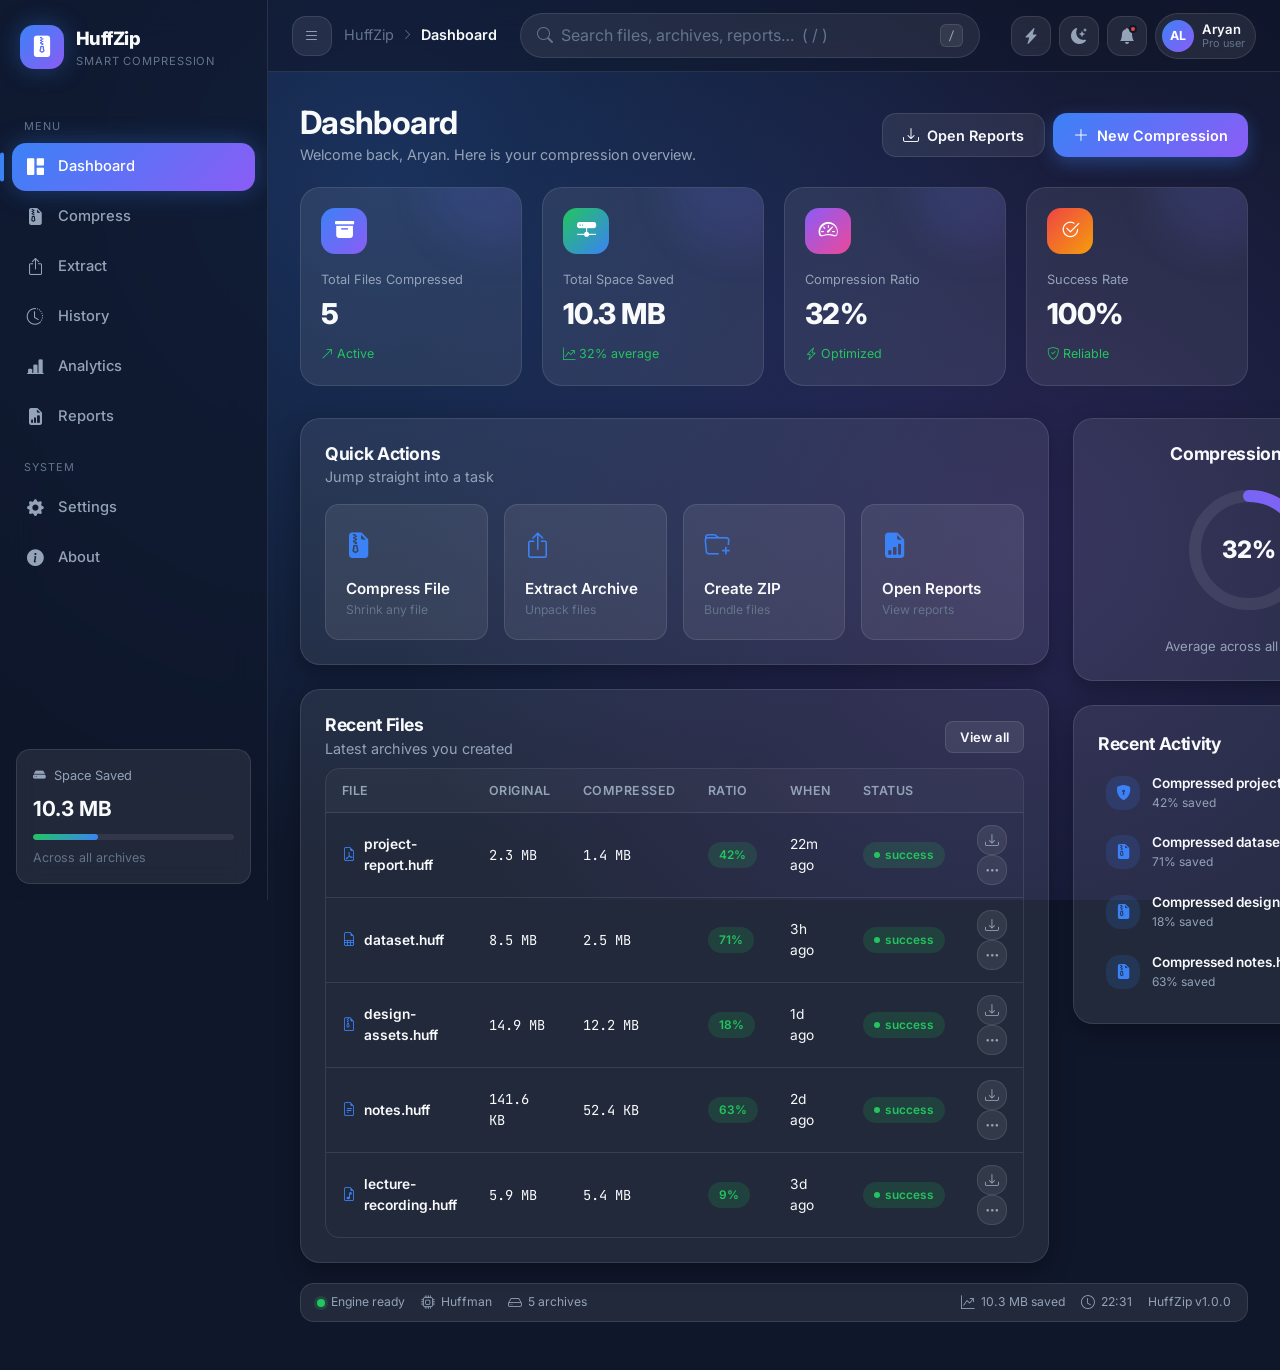
==== index.html @ 3a0da92d "Integration fixes" ====
<!DOCTYPE html>
<html lang="en">
<head>
  <meta charset="UTF-8" />
  <meta name="viewport" content="width=device-width, initial-scale=1.0" />
  <title>HuffZip — Smart File Compression Utility</title>
  <link rel="canonical" href="./frontend/index.html" />
  <meta http-equiv="refresh" content="0; url=./frontend/index.html" />
  <script>window.location.replace('./frontend/index.html');</script>
</head>
<body>
  <p>Redirecting to <a href="./frontend/index.html">HuffZip</a>…</p>
</body>
</html>
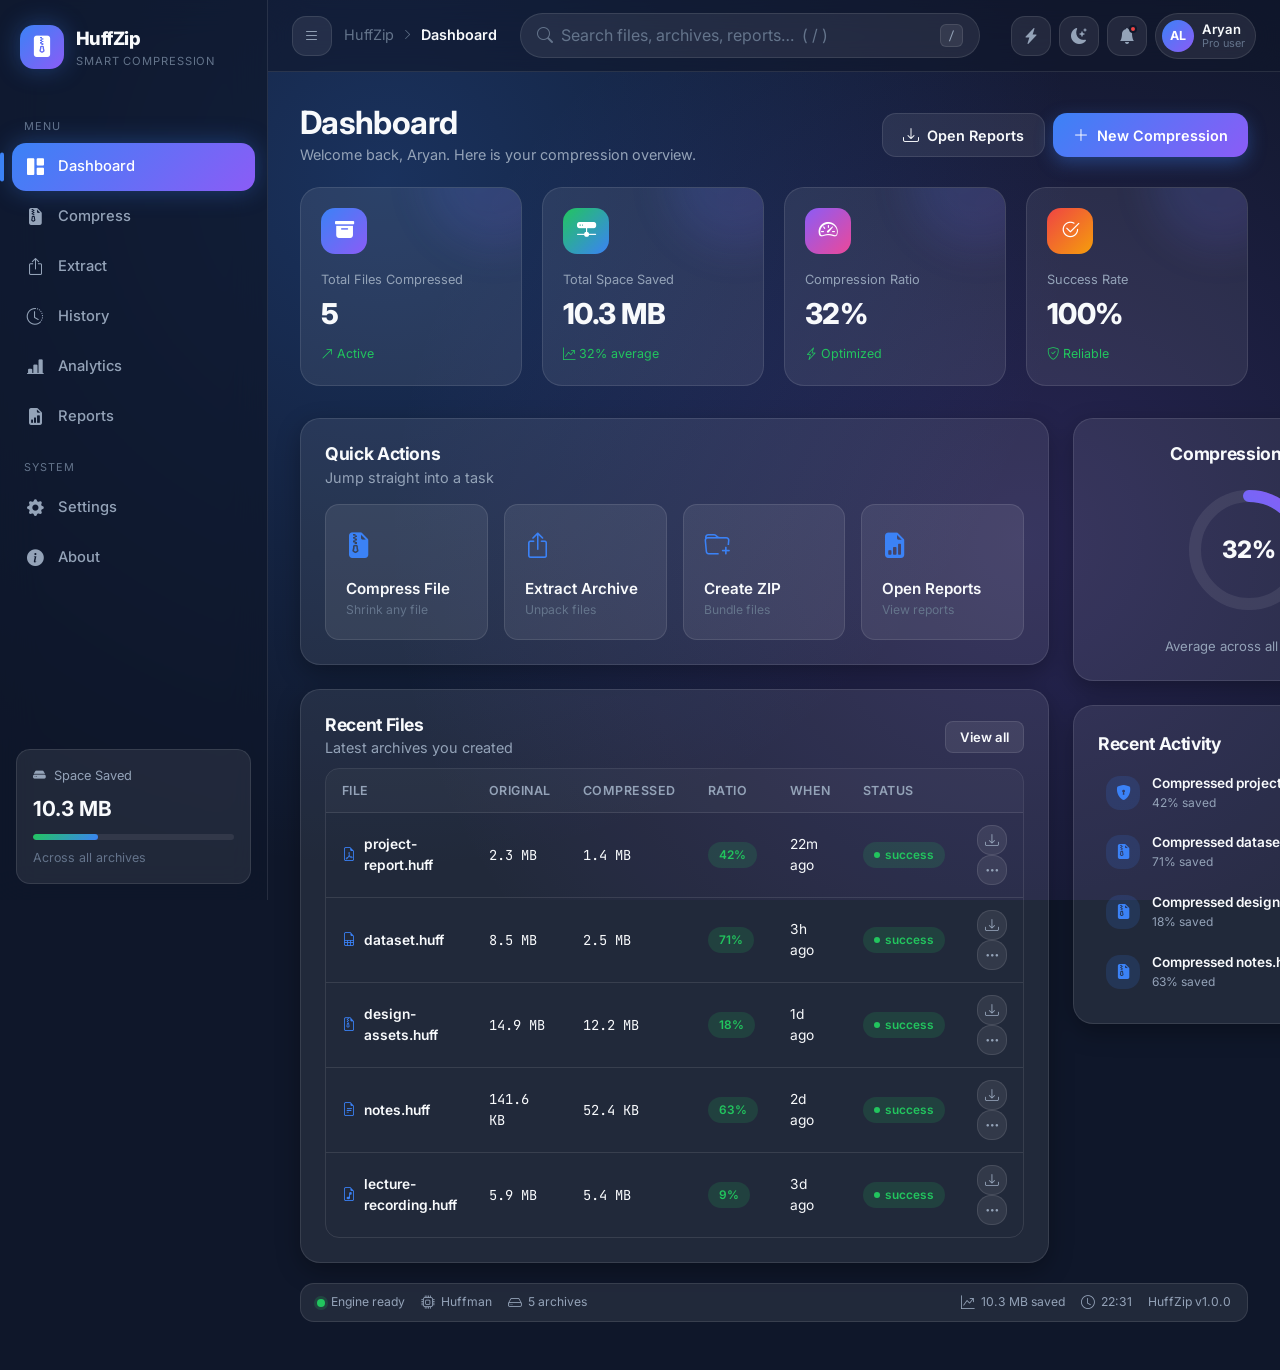
==== commit baf9009a: "Directoried changes for Github Page" ====
--- a/index.html
+++ b/index.html
@@ -1,14 +1,158 @@
 <!DOCTYPE html>
-<html lang="en">
+<html lang="en" data-theme="dark">
 <head>
   <meta charset="UTF-8" />
   <meta name="viewport" content="width=device-width, initial-scale=1.0" />
-  <title>HuffZip — Smart File Compression Utility</title>
-  <link rel="canonical" href="./frontend/index.html" />
-  <meta http-equiv="refresh" content="0; url=./frontend/index.html" />
-  <script>window.location.replace('./frontend/index.html');</script>
+  <meta name="description" content="HuffZip - A premium smart file compression utility powered by Huffman coding." />
+  <title>HuffZip — Smart File Compression</title>
+
+  <!-- Fonts -->
+  <link rel="preconnect" href="https://fonts.googleapis.com" />
+  <link rel="preconnect" href="https://fonts.gstatic.com" crossorigin />
+  <link href="https://fonts.googleapis.com/css2?family=Inter:wght@400;500;600;700;800&family=JetBrains+Mono:wght@400;500&display=swap" rel="stylesheet" />
+
+  <!-- Bootstrap Icons -->
+  <link rel="stylesheet" href="https://cdn.jsdelivr.net/npm/bootstrap-icons@1.11.3/font/bootstrap-icons.min.css" />
+
+  <!-- Styles -->
+  <link rel="stylesheet" href="css/variables.css" />
+  <link rel="stylesheet" href="css/base.css" />
+  <link rel="stylesheet" href="css/layout.css" />
+  <link rel="stylesheet" href="css/components.css" />
+  <link rel="stylesheet" href="css/buttons.css" />
+  <link rel="stylesheet" href="css/cards.css" />
+  <link rel="stylesheet" href="css/animations.css" />
+  <link rel="stylesheet" href="css/utilities.css" />
+  <link rel="stylesheet" href="css/compression.css" />
+  <link rel="stylesheet" href="css/extraction.css" />
+  <link rel="stylesheet" href="css/analytics.css" />
+  <link rel="stylesheet" href="css/responsive.css" />
+  <link rel="stylesheet" href="css/themes.css" />
 </head>
 <body>
-  <p>Redirecting to <a href="./frontend/index.html">HuffZip</a>…</p>
+  <!-- Global drop overlay -->
+  <div class="global-drop-overlay" id="globalDropOverlay">
+    <div class="global-drop-inner">
+      <i class="bi bi-cloud-arrow-down-fill"></i>
+      <h2>Drop files anywhere</h2>
+      <p>Release to add them to HuffZip</p>
+    </div>
+  </div>
+
+  <!-- Toast container -->
+  <div class="toast-container" id="toastContainer"></div>
+
+  <!-- App shell -->
+  <div class="app-shell">
+    <!-- ============ SIDEBAR ============ -->
+    <aside class="sidebar" id="sidebar">
+      <div class="sidebar-brand">
+        <div class="brand-logo">
+          <i class="bi bi-file-zip-fill"></i>
+        </div>
+        <div class="brand-text">
+          <span class="brand-name">HuffZip</span>
+          <span class="brand-tag">Smart Compression</span>
+        </div>
+        <button class="sidebar-close" id="sidebarClose" aria-label="Close menu">
+          <i class="bi bi-x-lg"></i>
+        </button>
+      </div>
+
+      <nav class="sidebar-nav">
+        <span class="nav-label">Menu</span>
+        <a class="nav-item active" data-view="dashboard"><i class="bi bi-grid-1x2-fill"></i><span>Dashboard</span></a>
+        <a class="nav-item" data-view="compress"><i class="bi bi-file-earmark-zip-fill"></i><span>Compress</span></a>
+        <a class="nav-item" data-view="extract"><i class="bi bi-box-arrow-up"></i><span>Extract</span></a>
+        <a class="nav-item" data-view="history"><i class="bi bi-clock-history"></i><span>History</span></a>
+        <a class="nav-item" data-view="analytics"><i class="bi bi-bar-chart-line-fill"></i><span>Analytics</span></a>
+        <a class="nav-item" data-view="reports"><i class="bi bi-file-earmark-bar-graph-fill"></i><span>Reports</span></a>
+
+        <span class="nav-label">System</span>
+        <a class="nav-item" data-view="settings"><i class="bi bi-gear-fill"></i><span>Settings</span></a>
+        <a class="nav-item" data-view="about"><i class="bi bi-info-circle-fill"></i><span>About</span></a>
+      </nav>
+
+      <div class="sidebar-footer">
+        <div class="storage-card">
+          <div class="storage-head">
+            <i class="bi bi-hdd-fill"></i>
+            <span>Space Saved</span>
+          </div>
+          <div class="storage-value" id="sidebarSpaceSaved">0 MB</div>
+          <div class="storage-bar"><span id="sidebarStorageBar" style="width:0%"></span></div>
+          <small>Across all archives</small>
+        </div>
+      </div>
+    </aside>
+
+    <div class="sidebar-backdrop" id="sidebarBackdrop"></div>
+
+    <!-- ============ MAIN ============ -->
+    <div class="main-wrap">
+      <!-- Top navigation -->
+      <header class="topbar">
+        <div class="topbar-left">
+          <button class="icon-btn hamburger" id="hamburger" aria-label="Open menu">
+            <i class="bi bi-list"></i>
+          </button>
+          <nav class="breadcrumb" id="breadcrumb">
+            <span>HuffZip</span>
+            <i class="bi bi-chevron-right"></i>
+            <span class="crumb-current" id="crumbCurrent">Dashboard</span>
+          </nav>
+        </div>
+
+        <div class="topbar-search">
+          <i class="bi bi-search"></i>
+          <input type="text" id="globalSearch" placeholder="Search files, archives, reports…  ( / )" />
+          <kbd>/</kbd>
+        </div>
+
+        <div class="topbar-right">
+          <button class="icon-btn" id="quickCompressBtn" data-tooltip="Quick Compress">
+            <i class="bi bi-lightning-charge-fill"></i>
+          </button>
+          <button class="icon-btn" id="themeToggle" data-tooltip="Toggle theme">
+            <i class="bi bi-moon-stars-fill"></i>
+          </button>
+          <button class="icon-btn has-dot" id="notifBtn" data-tooltip="Notifications">
+            <i class="bi bi-bell-fill"></i>
+            <span class="dot"></span>
+          </button>
+          <button class="user-chip" id="userChip">
+            <span class="avatar">AL</span>
+            <span class="user-meta">
+              <span class="user-name">Aryan</span>
+              <span class="user-role">Pro user</span>
+            </span>
+          </button>
+        </div>
+      </header>
+
+      <!-- Notification panel -->
+      <div class="notif-panel" id="notifPanel">
+        <div class="notif-head"><span>Notifications</span><button id="clearNotifs">Clear all</button></div>
+        <div class="notif-list" id="notifList"></div>
+      </div>
+
+      <!-- Content -->
+      <main class="content" id="content">
+        <!-- Views are injected here by JS -->
+      </main>
+    </div>
+  </div>
+
+  <!-- Modal root -->
+  <div class="modal-root" id="modalRoot"></div>
+
+  <!-- Scripts -->
+  <script src="js/utils.js"></script>
+  <script src="js/store.js"></script>
+  <script src="js/huffman.js"></script>
+  <script src="js/api.js"></script>
+  <script src="js/components.js"></script>
+  <script src="js/views.js"></script>
+  <script src="js/app.js"></script>
 </body>
 </html>
--- a/css/variables.css
+++ b/css/variables.css
@@ -0,0 +1,61 @@
+:root {
+
+  --bg:            #0F172A;
+  --bg-2:          #0B1120;
+  --card:          rgba(255, 255, 255, 0.08);
+  --card-solid:    #1E293B;
+  --primary:       #3B82F6;
+  --secondary:     #8B5CF6;
+  --accent:        #22C55E;
+  --danger:        #EF4444;
+  --warning:       #F59E0B;
+
+
+  --text:          #F8FAFC;
+  --text-muted:    #94A3B8;
+  --text-dim:      #64748B;
+
+
+  --border:        rgba(255, 255, 255, 0.10);
+  --border-strong: rgba(255, 255, 255, 0.18);
+  --glass-blur:    18px;
+
+
+  --grad-primary:  linear-gradient(135deg, #3B82F6 0%, #8B5CF6 100%);
+  --grad-accent:   linear-gradient(135deg, #22C55E 0%, #3B82F6 100%);
+  --grad-danger:   linear-gradient(135deg, #EF4444 0%, #F59E0B 100%);
+  --grad-glow:     radial-gradient(circle at 30% 20%, rgba(59,130,246,0.25), transparent 60%),
+                   radial-gradient(circle at 80% 60%, rgba(139,92,246,0.20), transparent 55%);
+
+
+  --shadow-sm:     0 2px 8px rgba(0, 0, 0, 0.25);
+  --shadow-md:     0 8px 24px rgba(0, 0, 0, 0.30);
+  --shadow-lg:     0 20px 50px rgba(0, 0, 0, 0.45);
+  --shadow-glow:   0 0 24px rgba(59, 130, 246, 0.35);
+
+
+  --r-sm: 8px;
+  --r-md: 14px;
+  --r-lg: 20px;
+  --r-xl: 28px;
+  --r-pill: 999px;
+
+
+  --s-1: 4px;  --s-2: 8px;  --s-3: 12px; --s-4: 16px;
+  --s-5: 20px; --s-6: 24px; --s-8: 32px; --s-10: 40px; --s-12: 48px;
+
+
+  --sidebar-w: 268px;
+  --topbar-h: 72px;
+
+
+  --ease: cubic-bezier(0.4, 0, 0.2, 1);
+  --ease-out: cubic-bezier(0.16, 1, 0.3, 1);
+  --dur-fast: 0.15s;
+  --dur: 0.28s;
+  --dur-slow: 0.5s;
+
+
+  --font: 'Inter', system-ui, -apple-system, 'Segoe UI', sans-serif;
+  --font-mono: 'JetBrains Mono', 'Consolas', monospace;
+}
--- a/css/base.css
+++ b/css/base.css
@@ -0,0 +1,45 @@
+*, *::before, *::after { box-sizing: border-box; margin: 0; padding: 0; }
+
+html { scroll-behavior: smooth; }
+
+body {
+  font-family: var(--font);
+  background: var(--bg);
+  color: var(--text);
+  min-height: 100vh;
+  overflow-x: hidden;
+  line-height: 1.55;
+  -webkit-font-smoothing: antialiased;
+  background-image: var(--grad-glow);
+  background-attachment: fixed;
+}
+
+h1, h2, h3, h4 { font-weight: 700; letter-spacing: -0.02em; line-height: 1.2; }
+h1 { font-size: clamp(1.5rem, 3vw, 2rem); }
+h2 { font-size: clamp(1.2rem, 2.4vw, 1.5rem); }
+h3 { font-size: 1.1rem; }
+p  { color: var(--text-muted); }
+a  { color: inherit; text-decoration: none; cursor: pointer; }
+small { font-size: 0.78rem; color: var(--text-dim); }
+kbd {
+  font-family: var(--font-mono); font-size: 0.72rem;
+  background: var(--card); border: 1px solid var(--border);
+  border-radius: 6px; padding: 2px 7px; color: var(--text-muted);
+}
+input, button, select, textarea { font-family: inherit; font-size: inherit; color: inherit; }
+button { cursor: pointer; border: none; background: none; }
+ul { list-style: none; }
+img { max-width: 100%; display: block; }
+
+
+::-webkit-scrollbar { width: 10px; height: 10px; }
+::-webkit-scrollbar-track { background: transparent; }
+::-webkit-scrollbar-thumb {
+  background: rgba(255,255,255,0.12);
+  border-radius: 10px; border: 2px solid transparent; background-clip: padding-box;
+}
+::-webkit-scrollbar-thumb:hover { background: rgba(255,255,255,0.22); background-clip: padding-box; }
+
+::selection { background: rgba(59,130,246,0.35); color: #fff; }
+
+:focus-visible { outline: 2px solid var(--primary); outline-offset: 2px; border-radius: 6px; }
--- a/css/layout.css
+++ b/css/layout.css
@@ -0,0 +1,141 @@
+.app-shell { display: flex; min-height: 100vh; }
+
+
+.sidebar {
+  width: var(--sidebar-w);
+  flex-shrink: 0;
+  background: rgba(15, 23, 42, 0.72);
+  backdrop-filter: blur(var(--glass-blur));
+  -webkit-backdrop-filter: blur(var(--glass-blur));
+  border-right: 1px solid var(--border);
+  display: flex; flex-direction: column;
+  position: sticky; top: 0; height: 100vh;
+  z-index: 40;
+  transition: transform var(--dur) var(--ease);
+}
+
+.sidebar-brand {
+  display: flex; align-items: center; gap: var(--s-3);
+  padding: var(--s-6) var(--s-5);
+}
+.brand-logo {
+  width: 44px; height: 44px; flex-shrink: 0;
+  display: grid; place-items: center;
+  border-radius: var(--r-md);
+  background: var(--grad-primary);
+  box-shadow: var(--shadow-glow);
+  font-size: 1.35rem; color: #fff;
+}
+.brand-text { display: flex; flex-direction: column; }
+.brand-name { font-weight: 800; font-size: 1.15rem; letter-spacing: -0.03em; }
+.brand-tag { font-size: 0.7rem; color: var(--text-dim); text-transform: uppercase; letter-spacing: 0.08em; }
+.sidebar-close { display: none; margin-left: auto; color: var(--text-muted); font-size: 1.1rem; }
+
+.sidebar-nav { flex: 1; padding: var(--s-2) var(--s-3); overflow-y: auto; }
+.nav-label {
+  display: block; font-size: 0.68rem; text-transform: uppercase; letter-spacing: 0.1em;
+  color: var(--text-dim); padding: var(--s-4) var(--s-3) var(--s-2);
+}
+.nav-item {
+  display: flex; align-items: center; gap: var(--s-3);
+  padding: 11px var(--s-3); border-radius: var(--r-md);
+  color: var(--text-muted); font-weight: 500; font-size: 0.92rem;
+  margin-bottom: 2px; position: relative;
+  transition: background var(--dur-fast) var(--ease), color var(--dur-fast) var(--ease), transform var(--dur-fast) var(--ease);
+}
+.nav-item i { font-size: 1.05rem; width: 22px; text-align: center; }
+.nav-item:hover { background: var(--card); color: var(--text); transform: translateX(3px); }
+.nav-item.active { color: #fff; background: var(--grad-primary); box-shadow: var(--shadow-glow); }
+.nav-item.active::before {
+  content: ''; position: absolute; left: -12px; top: 50%; transform: translateY(-50%);
+  width: 4px; height: 60%; border-radius: 4px; background: var(--primary);
+}
+
+.sidebar-footer { padding: var(--s-4); }
+.storage-card {
+  background: var(--card); border: 1px solid var(--border);
+  border-radius: var(--r-md); padding: var(--s-4);
+}
+.storage-head { display: flex; align-items: center; gap: var(--s-2); font-size: 0.8rem; color: var(--text-muted); }
+.storage-value { font-size: 1.3rem; font-weight: 700; margin: var(--s-2) 0; }
+.storage-bar { height: 6px; border-radius: 6px; background: rgba(255,255,255,0.08); overflow: hidden; }
+.storage-bar span { display: block; height: 100%; background: var(--grad-accent); border-radius: 6px; transition: width var(--dur-slow) var(--ease); }
+.storage-card small { display: block; margin-top: var(--s-2); }
+
+.sidebar-backdrop {
+  display: none; position: fixed; inset: 0; z-index: 39;
+  background: rgba(0,0,0,0.55); backdrop-filter: blur(2px);
+}
+.sidebar-backdrop.show { display: block; animation: fadeIn var(--dur) var(--ease); }
+
+
+.main-wrap { flex: 1; display: flex; flex-direction: column; min-width: 0; }
+
+.topbar {
+  height: var(--topbar-h);
+  display: flex; align-items: center; gap: var(--s-4);
+  padding: 0 var(--s-6);
+  border-bottom: 1px solid var(--border);
+  background: rgba(15, 23, 42, 0.6);
+  backdrop-filter: blur(var(--glass-blur));
+  -webkit-backdrop-filter: blur(var(--glass-blur));
+  position: sticky; top: 0; z-index: 30;
+}
+.topbar-left { display: flex; align-items: center; gap: var(--s-3); }
+.hamburger { display: none; }
+
+.breadcrumb { display: flex; align-items: center; gap: var(--s-2); color: var(--text-dim); font-size: 0.9rem; }
+.breadcrumb i { font-size: 0.7rem; }
+.crumb-current { color: var(--text); font-weight: 600; }
+
+.topbar-search {
+  flex: 1; max-width: 460px; margin: 0 auto;
+  display: flex; align-items: center; gap: var(--s-2);
+  background: var(--card); border: 1px solid var(--border);
+  border-radius: var(--r-pill); padding: 9px var(--s-4);
+  transition: border var(--dur-fast) var(--ease), box-shadow var(--dur-fast) var(--ease);
+}
+.topbar-search:focus-within { border-color: var(--primary); box-shadow: 0 0 0 3px rgba(59,130,246,0.2); }
+.topbar-search i { color: var(--text-dim); }
+.topbar-search input { flex: 1; background: none; border: none; outline: none; color: var(--text); }
+.topbar-search input::placeholder { color: var(--text-dim); }
+
+.topbar-right { display: flex; align-items: center; gap: var(--s-2); margin-left: auto; }
+
+.user-chip {
+  display: flex; align-items: center; gap: var(--s-2);
+  padding: 6px 10px 6px 6px; border-radius: var(--r-pill);
+  background: var(--card); border: 1px solid var(--border);
+  transition: background var(--dur-fast) var(--ease), transform var(--dur-fast) var(--ease);
+}
+.user-chip:hover { background: var(--card-solid); transform: translateY(-1px); }
+.avatar {
+  width: 32px; height: 32px; border-radius: 50%; flex-shrink: 0;
+  display: grid; place-items: center; font-weight: 700; font-size: 0.78rem;
+  background: var(--grad-primary); color: #fff;
+}
+.user-meta { display: flex; flex-direction: column; line-height: 1.15; text-align: left; }
+.user-name { font-size: 0.82rem; font-weight: 600; }
+.user-role { font-size: 0.68rem; color: var(--text-dim); }
+
+.content { flex: 1; padding: var(--s-8) var(--s-8) var(--s-12); overflow-x: hidden; }
+
+
+.notif-panel {
+  position: fixed; top: calc(var(--topbar-h) + 6px); right: var(--s-6);
+  width: 340px; max-width: calc(100vw - 32px);
+  background: var(--card-solid); border: 1px solid var(--border);
+  border-radius: var(--r-lg); box-shadow: var(--shadow-lg);
+  z-index: 50; overflow: hidden;
+  opacity: 0; transform: translateY(-10px) scale(0.98); pointer-events: none;
+  transition: opacity var(--dur) var(--ease), transform var(--dur) var(--ease-out);
+}
+.notif-panel.show { opacity: 1; transform: translateY(0) scale(1); pointer-events: auto; }
+.notif-head { display: flex; justify-content: space-between; align-items: center; padding: var(--s-4); border-bottom: 1px solid var(--border); font-weight: 600; }
+.notif-head button { color: var(--primary); font-size: 0.82rem; }
+.notif-list { max-height: 360px; overflow-y: auto; }
+.notif-row { display: flex; gap: var(--s-3); padding: var(--s-3) var(--s-4); border-bottom: 1px solid var(--border); }
+.notif-row i { color: var(--primary); font-size: 1rem; margin-top: 2px; }
+.notif-row .n-body { flex: 1; }
+.notif-row .n-body strong { font-size: 0.85rem; font-weight: 600; display: block; }
+.notif-row .n-body span { font-size: 0.76rem; color: var(--text-dim); }
--- a/css/components.css
+++ b/css/components.css
@@ -0,0 +1,175 @@
+.dropzone {
+  position: relative; border: 2px dashed var(--border-strong); border-radius: var(--r-lg);
+  padding: var(--s-12) var(--s-6); text-align: center;
+  background: var(--card); transition: border-color var(--dur) var(--ease), background var(--dur) var(--ease), transform var(--dur) var(--ease);
+  cursor: pointer;
+}
+.dropzone:hover { border-color: var(--primary); background: rgba(59,130,246,0.06); }
+.dropzone.dragover { border-color: var(--accent); background: rgba(34,197,94,0.08); transform: scale(1.01); box-shadow: var(--shadow-glow); }
+.dropzone .dz-icon {
+  width: 74px; height: 74px; margin: 0 auto var(--s-4); border-radius: 50%;
+  display: grid; place-items: center; font-size: 2rem; color: #fff;
+  background: var(--grad-primary); animation: float 3.4s var(--ease) infinite;
+}
+.dropzone h3 { margin-bottom: 6px; }
+.dropzone p { max-width: 380px; margin: 0 auto var(--s-4); }
+.dz-formats { display: flex; gap: 6px; justify-content: center; flex-wrap: wrap; margin-top: var(--s-4); }
+
+.file-input { display: none; }
+
+.selected-list { margin-top: var(--s-5); display: flex; flex-direction: column; gap: var(--s-2); }
+.selected-item {
+  display: flex; align-items: center; gap: var(--s-3);
+  background: var(--card); border: 1px solid var(--border);
+  border-radius: var(--r-md); padding: var(--s-3) var(--s-4);
+  animation: scaleUp var(--dur) var(--ease-out) both;
+}
+.selected-item .si-ico { width: 38px; height: 38px; border-radius: var(--r-sm); display: grid; place-items: center; background: rgba(59,130,246,0.16); color: var(--primary); flex-shrink: 0; }
+.selected-item .si-info { flex: 1; min-width: 0; }
+.selected-item .si-name { font-weight: 600; font-size: 0.88rem; white-space: nowrap; overflow: hidden; text-overflow: ellipsis; }
+.selected-item .si-size { font-size: 0.74rem; color: var(--text-dim); }
+.selected-item .si-remove { color: var(--text-dim); width: 30px; height: 30px; border-radius: 8px; display: grid; place-items: center; transition: color var(--dur-fast), background var(--dur-fast); }
+.selected-item .si-remove:hover { color: var(--danger); background: rgba(239,68,68,0.12); }
+
+.progress {
+  height: 10px; border-radius: var(--r-pill); background: rgba(255,255,255,0.08); overflow: hidden; position: relative;
+}
+.progress .bar {
+  height: 100%; border-radius: var(--r-pill); background: var(--grad-primary);
+  width: 0%; transition: width 0.3s var(--ease); position: relative; overflow: hidden;
+}
+.progress .bar::after {
+  content: ''; position: absolute; inset: 0;
+  background: linear-gradient(90deg, transparent, rgba(255,255,255,0.35), transparent);
+  animation: shimmer 1.4s infinite;
+}
+.progress.accent .bar { background: var(--grad-accent); }
+
+.field { margin-bottom: var(--s-4); }
+.field label { display: block; font-size: 0.82rem; font-weight: 600; color: var(--text-muted); margin-bottom: 7px; }
+.input, .select {
+  width: 100%; padding: 11px var(--s-4); border-radius: var(--r-md);
+  background: var(--card); border: 1px solid var(--border); color: var(--text);
+  outline: none; transition: border var(--dur-fast) var(--ease), box-shadow var(--dur-fast) var(--ease);
+}
+.input::placeholder { color: var(--text-dim); }
+.input:focus, .select:focus { border-color: var(--primary); box-shadow: 0 0 0 3px rgba(59,130,246,0.18); }
+.input-group { position: relative; }
+.input-group .toggle-eye { position: absolute; right: 12px; top: 50%; transform: translateY(-50%); color: var(--text-dim); }
+
+.table-wrap { overflow-x: auto; border-radius: var(--r-md); border: 1px solid var(--border); }
+table.data { width: 100%; border-collapse: collapse; min-width: 560px; }
+table.data th, table.data td { padding: var(--s-3) var(--s-4); text-align: left; font-size: 0.86rem; }
+table.data thead th { background: rgba(255,255,255,0.03); color: var(--text-muted); font-weight: 600; font-size: 0.78rem; text-transform: uppercase; letter-spacing: 0.04em; }
+table.data tbody tr { border-top: 1px solid var(--border); transition: background var(--dur-fast) var(--ease); }
+table.data tbody tr:hover { background: var(--card); }
+table.data td .t-file { display: flex; align-items: center; gap: var(--s-2); font-weight: 600; }
+table.data td .t-file i { color: var(--primary); }
+
+.empty-state { text-align: center; padding: var(--s-12) var(--s-6); }
+.empty-state .es-illus {
+  width: 110px; height: 110px; margin: 0 auto var(--s-5); border-radius: 50%;
+  display: grid; place-items: center; font-size: 3rem; color: var(--text-dim);
+  background: var(--card); border: 1px solid var(--border); animation: float 4s var(--ease) infinite;
+}
+.empty-state h3 { margin-bottom: 6px; }
+.empty-state p { max-width: 340px; margin: 0 auto var(--s-5); }
+
+.modal-root { position: fixed; inset: 0; z-index: 80; display: none; }
+.modal-root.show { display: grid; place-items: center; }
+.modal-overlay { position: absolute; inset: 0; background: rgba(0,0,0,0.6); backdrop-filter: blur(6px); animation: fadeIn var(--dur) var(--ease); }
+.modal {
+  position: relative; width: 460px; max-width: calc(100vw - 32px); max-height: calc(100vh - 60px); overflow-y: auto;
+  background: var(--card-solid); border: 1px solid var(--border-strong);
+  border-radius: var(--r-lg); box-shadow: var(--shadow-lg); padding: var(--s-6);
+  animation: modalIn var(--dur) var(--ease-out) both;
+}
+.modal-head { display: flex; align-items: flex-start; gap: var(--s-3); margin-bottom: var(--s-4); }
+.modal-head .m-ico { width: 46px; height: 46px; border-radius: var(--r-md); display: grid; place-items: center; font-size: 1.3rem; flex-shrink: 0; }
+.modal-head .m-ico.info { background: rgba(59,130,246,0.16); color: var(--primary); }
+.modal-head .m-ico.success { background: rgba(34,197,94,0.16); color: var(--accent); }
+.modal-head .m-ico.danger { background: rgba(239,68,68,0.16); color: var(--danger); }
+.modal-head .m-title { font-size: 1.15rem; font-weight: 700; }
+.modal-head .m-sub { font-size: 0.84rem; color: var(--text-muted); margin-top: 2px; }
+.modal-head .m-close { margin-left: auto; color: var(--text-dim); font-size: 1.1rem; width: 32px; height: 32px; border-radius: 8px; display: grid; place-items: center; transition: background var(--dur-fast); }
+.modal-head .m-close:hover { background: var(--card); color: var(--text); }
+.modal-body { margin-bottom: var(--s-5); }
+.modal-actions { display: flex; gap: var(--s-3); justify-content: flex-end; }
+
+.toast-container { position: fixed; top: var(--s-5); right: var(--s-5); z-index: 100; display: flex; flex-direction: column; gap: var(--s-3); max-width: 360px; }
+.toast {
+  display: flex; align-items: center; gap: var(--s-3);
+  background: var(--card-solid); border: 1px solid var(--border);
+  border-left: 4px solid var(--primary); border-radius: var(--r-md);
+  padding: var(--s-3) var(--s-4); box-shadow: var(--shadow-lg);
+  animation: toastIn 0.4s var(--ease-out) both; min-width: 260px;
+}
+.toast.success { border-left-color: var(--accent); }
+.toast.error { border-left-color: var(--danger); }
+.toast.warn { border-left-color: var(--warning); }
+.toast .t-ico { font-size: 1.2rem; }
+.toast.success .t-ico { color: var(--accent); }
+.toast.error .t-ico { color: var(--danger); }
+.toast.info .t-ico { color: var(--primary); }
+.toast.warn .t-ico { color: var(--warning); }
+.toast .t-text strong { display: block; font-size: 0.88rem; }
+.toast .t-text span { font-size: 0.78rem; color: var(--text-muted); }
+.toast.leaving { animation: toastOut 0.3s var(--ease) forwards; }
+
+.global-drop-overlay { position: fixed; inset: 0; z-index: 90; display: none; place-items: center; background: rgba(15,23,42,0.85); backdrop-filter: blur(8px); }
+.global-drop-overlay.show { display: grid; animation: fadeIn var(--dur) var(--ease); }
+.global-drop-inner { text-align: center; border: 3px dashed var(--primary); border-radius: var(--r-xl); padding: var(--s-12) var(--s-10); }
+.global-drop-inner i { font-size: 4rem; color: var(--primary); animation: float 2.6s var(--ease) infinite; }
+.global-drop-inner h2 { margin: var(--s-4) 0 6px; }
+
+.skeleton { background: linear-gradient(90deg, rgba(255,255,255,0.05) 25%, rgba(255,255,255,0.12) 50%, rgba(255,255,255,0.05) 75%); background-size: 200% 100%; animation: skeleton 1.4s infinite; border-radius: var(--r-sm); }
+
+.spinner { width: 38px; height: 38px; border-radius: 50%; border: 3px solid rgba(255,255,255,0.15); border-top-color: var(--primary); animation: spin 0.8s linear infinite; }
+.spinner.sm { width: 20px; height: 20px; border-width: 2px; }
+
+.context-menu {
+  position: fixed; z-index: 95; min-width: 180px;
+  background: var(--card-solid); border: 1px solid var(--border-strong);
+  border-radius: var(--r-md); box-shadow: var(--shadow-lg); padding: 6px;
+  animation: scaleUp 0.16s var(--ease-out) both;
+}
+.context-menu button { display: flex; align-items: center; gap: var(--s-3); width: 100%; padding: 9px 12px; border-radius: var(--r-sm); color: var(--text); font-size: 0.86rem; text-align: left; transition: background var(--dur-fast); }
+.context-menu button:hover { background: var(--card); }
+.context-menu button.danger { color: var(--danger); }
+.context-menu .sep { height: 1px; background: var(--border); margin: 4px 0; }
+
+.log-console {
+  background: #0a0f1e; border: 1px solid var(--border); border-radius: var(--r-md);
+  padding: var(--s-4); font-family: var(--font-mono); font-size: 0.8rem;
+  max-height: 220px; overflow-y: auto; line-height: 1.7;
+}
+.log-console .log-line { display: flex; gap: var(--s-2); animation: fadeInUp 0.3s var(--ease-out) both; }
+.log-console .log-time { color: var(--text-dim); flex-shrink: 0; }
+.log-console .log-line.ok .log-msg { color: var(--accent); }
+.log-console .log-line.info .log-msg { color: var(--primary); }
+.log-console .log-line.warn .log-msg { color: var(--warning); }
+.log-console .log-line.err .log-msg { color: var(--danger); }
+
+.success-check { width: 84px; height: 84px; margin: 0 auto; }
+.success-check circle { stroke: var(--accent); stroke-width: 3; fill: none; stroke-dasharray: 260; stroke-dashoffset: 260; animation: drawCircle 0.6s var(--ease-out) forwards; }
+.success-check path { stroke: var(--accent); stroke-width: 4; fill: none; stroke-linecap: round; stroke-linejoin: round; stroke-dasharray: 60; stroke-dashoffset: 60; animation: drawCheck 0.4s 0.5s var(--ease-out) forwards; }
+
+.activity-feed { display: flex; flex-direction: column; gap: 4px; }
+.activity-item { display: flex; align-items: center; gap: var(--s-3); padding: var(--s-2) var(--s-2); border-radius: var(--r-md); transition: background var(--dur-fast) var(--ease); }
+.activity-item:hover { background: var(--card); }
+.ai-ico { flex-shrink: 0; width: 34px; height: 34px; border-radius: var(--r-md); display: grid; place-items: center; font-size: 0.95rem; }
+.ai-ico.info { background: rgba(59,130,246,0.15); color: var(--primary); }
+.ai-ico.green { background: rgba(34,197,94,0.15); color: var(--accent); }
+.ai-ico.purple { background: rgba(139,92,246,0.15); color: var(--secondary); }
+.ai-ico.orange { background: rgba(245,158,11,0.15); color: var(--warning); }
+.ai-body { flex: 1; min-width: 0; }
+.ai-title { font-size: 0.85rem; font-weight: 600; white-space: nowrap; overflow: hidden; text-overflow: ellipsis; }
+.ai-sub { font-size: 0.75rem; color: var(--text-muted); }
+.ai-time { flex-shrink: 0; font-size: 0.72rem; color: var(--text-dim); }
+
+.status-bar { display: flex; align-items: center; justify-content: space-between; gap: var(--s-4); margin-top: var(--s-5); padding: var(--s-2) var(--s-4); border-radius: var(--r-md); background: var(--card); border: 1px solid var(--border); font-size: 0.76rem; color: var(--text-muted); backdrop-filter: blur(10px); flex-wrap: wrap; }
+.status-bar .sb-group { display: flex; align-items: center; gap: var(--s-4); flex-wrap: wrap; }
+.status-bar .sb-item { display: inline-flex; align-items: center; gap: 6px; }
+.status-bar .sb-item i { font-size: 0.85rem; }
+.status-bar .sb-dot { width: 8px; height: 8px; border-radius: 50%; background: var(--text-dim); }
+.status-bar .sb-dot.ok { background: var(--accent); box-shadow: 0 0 0 3px rgba(34,197,94,0.18); }
--- a/css/buttons.css
+++ b/css/buttons.css
@@ -0,0 +1,84 @@
+.btn {
+  display: inline-flex; align-items: center; justify-content: center; gap: var(--s-2);
+  padding: 11px var(--s-5); border-radius: var(--r-md);
+  font-weight: 600; font-size: 0.9rem; position: relative; overflow: hidden;
+  transition: transform var(--dur-fast) var(--ease), box-shadow var(--dur) var(--ease), background var(--dur) var(--ease), border-color var(--dur) var(--ease);
+  white-space: nowrap; user-select: none;
+}
+.btn:active { transform: scale(0.97); }
+.btn i { font-size: 1rem; }
+
+.btn-primary { background: var(--grad-primary); color: #fff; box-shadow: 0 6px 18px rgba(59,130,246,0.35); }
+.btn-primary:hover { box-shadow: 0 8px 26px rgba(59,130,246,0.55); transform: translateY(-2px); }
+
+.btn-accent { background: var(--grad-accent); color: #fff; box-shadow: 0 6px 18px rgba(34,197,94,0.3); }
+.btn-accent:hover { transform: translateY(-2px); box-shadow: 0 8px 26px rgba(34,197,94,0.5); }
+
+.btn-ghost { background: var(--card); border: 1px solid var(--border); color: var(--text); }
+.btn-ghost:hover { background: var(--card-solid); border-color: var(--border-strong); transform: translateY(-2px); }
+
+.btn-danger { background: var(--danger); color: #fff; }
+.btn-danger:hover { background: #dc2626; transform: translateY(-2px); }
+
+.btn-sm { padding: 7px 14px; font-size: 0.82rem; border-radius: var(--r-sm); }
+.btn-block { width: 100%; }
+
+
+.btn-glow::before {
+  content: ''; position: absolute; inset: -2px; border-radius: inherit; z-index: -1;
+  background: var(--grad-primary); filter: blur(14px); opacity: 0; transition: opacity var(--dur) var(--ease);
+}
+.btn-glow:hover::before { opacity: 0.7; }
+
+
+.ripple { position: absolute; border-radius: 50%; transform: scale(0); background: rgba(255,255,255,0.5); animation: ripple 0.6s var(--ease-out); pointer-events: none; }
+
+
+.icon-btn {
+  width: 40px; height: 40px; border-radius: var(--r-md);
+  display: grid; place-items: center; position: relative;
+  background: var(--card); border: 1px solid var(--border); color: var(--text-muted);
+  transition: background var(--dur-fast) var(--ease), color var(--dur-fast) var(--ease), transform var(--dur-fast) var(--ease);
+}
+.icon-btn:hover { background: var(--card-solid); color: var(--text); transform: translateY(-2px); }
+.icon-btn .dot { position: absolute; top: 8px; right: 9px; width: 8px; height: 8px; border-radius: 50%; background: var(--danger); border: 2px solid var(--bg); }
+
+
+[data-tooltip] { position: relative; }
+[data-tooltip]::after {
+  content: attr(data-tooltip); position: absolute; top: calc(100% + 8px); left: 50%;
+  transform: translateX(-50%) translateY(4px); white-space: nowrap;
+  background: var(--card-solid); color: var(--text); font-size: 0.72rem; font-weight: 500;
+  padding: 5px 9px; border-radius: 7px; border: 1px solid var(--border);
+  opacity: 0; pointer-events: none; transition: opacity var(--dur-fast) var(--ease), transform var(--dur-fast) var(--ease); z-index: 60;
+}
+[data-tooltip]:hover::after { opacity: 1; transform: translateX(-50%) translateY(0); }
+
+
+.switch { position: relative; display: inline-block; width: 48px; height: 26px; flex-shrink: 0; }
+.switch input { opacity: 0; width: 0; height: 0; }
+.switch .slider {
+  position: absolute; inset: 0; cursor: pointer; border-radius: var(--r-pill);
+  background: rgba(255,255,255,0.12); border: 1px solid var(--border);
+  transition: background var(--dur) var(--ease);
+}
+.switch .slider::before {
+  content: ''; position: absolute; height: 18px; width: 18px; left: 3px; top: 3px;
+  border-radius: 50%; background: #fff; transition: transform var(--dur) var(--ease-out);
+}
+.switch input:checked + .slider { background: var(--grad-primary); border-color: transparent; }
+.switch input:checked + .slider::before { transform: translateX(22px); }
+
+
+.segmented { display: inline-flex; background: var(--card); border: 1px solid var(--border); border-radius: var(--r-md); padding: 4px; gap: 4px; }
+.segmented button { padding: 7px 16px; border-radius: var(--r-sm); font-size: 0.84rem; font-weight: 500; color: var(--text-muted); transition: all var(--dur-fast) var(--ease); }
+.segmented button.active { background: var(--grad-primary); color: #fff; }
+
+
+.badge { display: inline-flex; align-items: center; gap: 5px; padding: 4px 11px; border-radius: var(--r-pill); font-size: 0.74rem; font-weight: 600; }
+.badge.success { background: rgba(34,197,94,0.15); color: var(--accent); }
+.badge.info { background: rgba(59,130,246,0.15); color: var(--primary); }
+.badge.warn { background: rgba(245,158,11,0.15); color: var(--warning); }
+.badge.danger { background: rgba(239,68,68,0.15); color: var(--danger); }
+.badge.muted { background: var(--card); color: var(--text-muted); }
+.badge .b-dot { width: 6px; height: 6px; border-radius: 50%; background: currentColor; }
--- a/css/cards.css
+++ b/css/cards.css
@@ -0,0 +1,98 @@
+.glass-card {
+  background: var(--card);
+  backdrop-filter: blur(var(--glass-blur));
+  -webkit-backdrop-filter: blur(var(--glass-blur));
+  border: 1px solid var(--border);
+  border-radius: var(--r-lg);
+  box-shadow: var(--shadow-md);
+  padding: var(--s-6);
+  transition: transform var(--dur) var(--ease-out), border-color var(--dur) var(--ease), box-shadow var(--dur) var(--ease);
+}
+.glass-card.hover-lift:hover { transform: translateY(-6px); border-color: var(--border-strong); box-shadow: var(--shadow-lg); }
+
+
+.section-head { display: flex; align-items: center; justify-content: space-between; gap: var(--s-4); margin-bottom: var(--s-5); flex-wrap: wrap; }
+.section-head .st { display: flex; flex-direction: column; }
+.section-head h1 { margin: 0; }
+.section-head p { margin-top: 2px; font-size: 0.9rem; }
+.section-actions { display: flex; gap: var(--s-2); flex-wrap: wrap; }
+
+
+.stat-grid { display: grid; grid-template-columns: repeat(auto-fit, minmax(220px, 1fr)); gap: var(--s-5); margin-bottom: var(--s-8); }
+.stat-card {
+  position: relative; overflow: hidden;
+  background: var(--card); border: 1px solid var(--border);
+  border-radius: var(--r-lg); padding: var(--s-5);
+  transition: transform var(--dur) var(--ease-out), box-shadow var(--dur) var(--ease);
+}
+.stat-card:hover { transform: translateY(-5px); box-shadow: var(--shadow-lg); }
+.stat-card::after {
+  content: ''; position: absolute; top: -40%; right: -20%;
+  width: 140px; height: 140px; border-radius: 50%;
+  background: var(--grad-primary); opacity: 0.14; filter: blur(20px);
+}
+.stat-icon {
+  width: 46px; height: 46px; border-radius: var(--r-md);
+  display: grid; place-items: center; font-size: 1.2rem; color: #fff;
+  background: var(--grad-primary); margin-bottom: var(--s-4);
+}
+.stat-icon.green { background: var(--grad-accent); }
+.stat-icon.purple { background: linear-gradient(135deg,#8B5CF6,#EC4899); }
+.stat-icon.orange { background: var(--grad-danger); }
+.stat-label { font-size: 0.8rem; color: var(--text-muted); }
+.stat-value { font-size: 1.8rem; font-weight: 800; margin: 2px 0 4px; letter-spacing: -0.02em; }
+.stat-trend { font-size: 0.78rem; display: inline-flex; align-items: center; gap: 4px; }
+.stat-trend.up { color: var(--accent); }
+.stat-trend.down { color: var(--danger); }
+
+
+.dash-grid { display: grid; grid-template-columns: 2fr 1fr; gap: var(--s-6); align-items: start; }
+
+
+.quick-actions { display: grid; grid-template-columns: repeat(auto-fit, minmax(140px,1fr)); gap: var(--s-4); }
+.quick-action {
+  display: flex; flex-direction: column; gap: var(--s-3);
+  padding: var(--s-5); border-radius: var(--r-md);
+  background: var(--card); border: 1px solid var(--border);
+  transition: transform var(--dur) var(--ease-out), border-color var(--dur) var(--ease), background var(--dur) var(--ease);
+}
+.quick-action:hover { transform: translateY(-4px) scale(1.02); border-color: var(--primary); background: var(--card-solid); }
+.quick-action i { font-size: 1.6rem; color: var(--primary); }
+.quick-action .qa-title { font-weight: 600; font-size: 0.95rem; }
+.quick-action .qa-sub { font-size: 0.76rem; color: var(--text-dim); }
+
+
+.file-row {
+  display: flex; align-items: center; gap: var(--s-4);
+  padding: var(--s-3); border-radius: var(--r-md);
+  transition: background var(--dur-fast) var(--ease);
+}
+.file-row:hover { background: var(--card); }
+.file-ico {
+  width: 42px; height: 42px; flex-shrink: 0; border-radius: var(--r-sm);
+  display: grid; place-items: center; font-size: 1.1rem; color: #fff;
+  background: rgba(59,130,246,0.2); color: var(--primary);
+}
+.file-info { flex: 1; min-width: 0; }
+.file-name { font-weight: 600; font-size: 0.9rem; white-space: nowrap; overflow: hidden; text-overflow: ellipsis; }
+.file-sub { font-size: 0.76rem; color: var(--text-dim); }
+.file-actions { display: flex; gap: 4px; opacity: 0; transition: opacity var(--dur-fast) var(--ease); }
+.file-row:hover .file-actions { opacity: 1; }
+
+
+.chart-wrap { height: 200px; display: flex; align-items: flex-end; gap: var(--s-3); padding-top: var(--s-4); }
+.chart-bar { flex: 1; display: flex; flex-direction: column; align-items: center; gap: var(--s-2); }
+.chart-bar .bar {
+  width: 100%; max-width: 34px; border-radius: 8px 8px 0 0;
+  background: var(--grad-primary); animation: growBar 0.9s var(--ease-out) both;
+  transform-origin: bottom; min-height: 6px;
+}
+.chart-bar .bar.alt { background: var(--grad-accent); }
+.chart-bar small { font-size: 0.68rem; color: var(--text-dim); }
+
+
+.ratio-ring { display: grid; place-items: center; position: relative; }
+.ratio-ring svg { transform: rotate(-90deg); }
+.ratio-ring .ring-val { position: absolute; font-size: 1.5rem; font-weight: 800; }
+.ratio-ring .ring-bg { fill: none; stroke: rgba(255,255,255,0.08); }
+.ratio-ring .ring-fg { fill: none; stroke: url(#ringGrad); stroke-linecap: round; transition: stroke-dashoffset 1s var(--ease-out); }
--- a/css/animations.css
+++ b/css/animations.css
@@ -0,0 +1,51 @@
+@keyframes fadeIn { from { opacity: 0; } to { opacity: 1; } }
+@keyframes fadeInUp { from { opacity: 0; transform: translateY(14px); } to { opacity: 1; transform: translateY(0); } }
+@keyframes scaleUp { from { opacity: 0; transform: scale(0.94); } to { opacity: 1; transform: scale(1); } }
+@keyframes modalIn { from { opacity: 0; transform: translateY(20px) scale(0.96); } to { opacity: 1; transform: translateY(0) scale(1); } }
+@keyframes toastIn { from { opacity: 0; transform: translateX(40px); } to { opacity: 1; transform: translateX(0); } }
+@keyframes toastOut { to { opacity: 0; transform: translateX(40px); } }
+@keyframes float { 0%,100% { transform: translateY(0); } 50% { transform: translateY(-10px); } }
+@keyframes spin { to { transform: rotate(360deg); } }
+@keyframes shimmer { from { transform: translateX(-100%); } to { transform: translateX(100%); } }
+@keyframes skeleton { from { background-position: 200% 0; } to { background-position: -200% 0; } }
+@keyframes ripple { to { transform: scale(4); opacity: 0; } }
+@keyframes growBar { from { transform: scaleY(0); } to { transform: scaleY(1); } }
+@keyframes shake { 0%,100% { transform: translateX(0); } 20%,60% { transform: translateX(-8px); } 40%,80% { transform: translateX(8px); } }
+@keyframes drawCircle { to { stroke-dashoffset: 0; } }
+@keyframes drawCheck { to { stroke-dashoffset: 0; } }
+@keyframes pulseGlow { 0%,100% { box-shadow: 0 0 0 0 rgba(59,130,246,0.4); } 50% { box-shadow: 0 0 0 12px rgba(59,130,246,0); } }
+@keyframes gradientMove { 0% { background-position: 0% 50%; } 50% { background-position: 100% 50%; } 100% { background-position: 0% 50%; } }
+@keyframes gradientBorder { 0% { background-position: 0% 50%; } 100% { background-position: 200% 50%; } }
+
+.anim-fade { animation: fadeIn var(--dur) var(--ease) both; }
+.anim-up { animation: fadeInUp var(--dur) var(--ease-out) both; }
+.anim-scale { animation: scaleUp var(--dur) var(--ease-out) both; }
+.shake { animation: shake 0.45s var(--ease); }
+.pulse { animation: pulseGlow 2s infinite; }
+
+.stagger > * { animation: fadeInUp 0.5s var(--ease-out) both; }
+.stagger > *:nth-child(1) { animation-delay: 0.04s; }
+.stagger > *:nth-child(2) { animation-delay: 0.10s; }
+.stagger > *:nth-child(3) { animation-delay: 0.16s; }
+.stagger > *:nth-child(4) { animation-delay: 0.22s; }
+.stagger > *:nth-child(5) { animation-delay: 0.28s; }
+.stagger > *:nth-child(6) { animation-delay: 0.34s; }
+.stagger > *:nth-child(7) { animation-delay: 0.40s; }
+.stagger > *:nth-child(8) { animation-delay: 0.46s; }
+
+.gradient-border {
+  position: relative; background: var(--card-solid); border-radius: var(--r-lg);
+}
+.gradient-border::before {
+  content: ''; position: absolute; inset: 0; padding: 1.5px; border-radius: inherit;
+  background: linear-gradient(120deg, var(--primary), var(--secondary), var(--accent), var(--primary));
+  background-size: 300% 300%; animation: gradientBorder 4s linear infinite;
+  -webkit-mask: linear-gradient(#000 0 0) content-box, linear-gradient(#000 0 0);
+  -webkit-mask-composite: xor; mask-composite: exclude; pointer-events: none;
+}
+
+.view-enter { animation: fadeInUp 0.4s var(--ease-out) both; }
+
+@media (prefers-reduced-motion: reduce) {
+  *, *::before, *::after { animation-duration: 0.001s !important; animation-iteration-count: 1 !important; transition-duration: 0.001s !important; }
+}
--- a/css/utilities.css
+++ b/css/utilities.css
@@ -0,0 +1,34 @@
+.flex { display: flex; }
+.flex-col { flex-direction: column; }
+.items-center { align-items: center; }
+.justify-between { justify-content: space-between; }
+.gap-1 { gap: var(--s-1); } .gap-2 { gap: var(--s-2); } .gap-3 { gap: var(--s-3); } .gap-4 { gap: var(--s-4); }
+.wrap { flex-wrap: wrap; }
+.grid { display: grid; }
+.w-full { width: 100%; }
+.flex-1 { flex: 1; }
+.text-center { text-align: center; }
+.text-muted { color: var(--text-muted); }
+.text-dim { color: var(--text-dim); }
+.text-accent { color: var(--accent); }
+.text-primary { color: var(--primary); }
+.text-danger { color: var(--danger); }
+.mono { font-family: var(--font-mono); }
+.mt-2 { margin-top: var(--s-2); } .mt-4 { margin-top: var(--s-4); } .mt-6 { margin-top: var(--s-6); } .mt-8 { margin-top: var(--s-8); }
+.mb-2 { margin-bottom: var(--s-2); } .mb-4 { margin-bottom: var(--s-4); } .mb-6 { margin-bottom: var(--s-6); }
+.hidden { display: none !important; }
+.fw-600 { font-weight: 600; } .fw-700 { font-weight: 700; } .fw-800 { font-weight: 800; }
+.fs-sm { font-size: 0.82rem; } .fs-lg { font-size: 1.1rem; }
+.divider { height: 1px; background: var(--border); margin: var(--s-4) 0; border: none; }
+.pill-group { display: flex; gap: var(--s-2); flex-wrap: wrap; }
+.two-col { display: grid; grid-template-columns: 1fr 1fr; gap: var(--s-4); }
+.three-col { display: grid; grid-template-columns: repeat(3, 1fr); gap: var(--s-4); }
+.card-stack { display: flex; flex-direction: column; gap: var(--s-6); }
+.list-clean { display: flex; flex-direction: column; gap: 2px; }
+.kbd-row { display: flex; align-items: center; justify-content: space-between; padding: var(--s-3) 0; border-bottom: 1px solid var(--border); }
+.kbd-row:last-child { border-bottom: none; }
+.kbd-combo { display: flex; gap: 4px; }
+.stat-inline { display: flex; align-items: center; justify-content: space-between; padding: var(--s-3) 0; border-bottom: 1px solid var(--border); }
+.stat-inline:last-child { border-bottom: none; }
+.stat-inline .si-label { color: var(--text-muted); font-size: 0.86rem; }
+.stat-inline .si-val { font-weight: 700; font-family: var(--font-mono); }
--- a/css/compression.css
+++ b/css/compression.css
@@ -0,0 +1,36 @@
+.dz-actions { display: flex; gap: var(--s-3); justify-content: center; flex-wrap: wrap; margin-bottom: var(--s-4); }
+.dz-meta { display: flex; gap: var(--s-2); justify-content: center; flex-wrap: wrap; }
+.dz-meta .badge b { color: var(--text); }
+
+.files-table-wrap { max-height: 320px; overflow-y: auto; }
+.files-table-wrap table.data td .si-remove { color: var(--text-dim); }
+.files-table-wrap table.data td .si-remove:hover { color: var(--danger); background: rgba(239,68,68,0.12); }
+
+.level-hint { margin-top: var(--s-2); font-size: 0.78rem; color: var(--text-muted); }
+
+.progress-meta { display: grid; grid-template-columns: repeat(4, 1fr); gap: var(--s-3); margin-top: var(--s-4); }
+.progress-meta .pm-cell { background: var(--card); border: 1px solid var(--border); border-radius: var(--r-md); padding: var(--s-3); display: flex; flex-direction: column; gap: 4px; }
+.progress-meta .pm-k { font-size: 0.7rem; text-transform: uppercase; letter-spacing: 0.04em; color: var(--text-muted); }
+.progress-meta .pm-v { font-size: 0.9rem; font-weight: 700; font-family: var(--font-mono); white-space: nowrap; overflow: hidden; text-overflow: ellipsis; }
+
+.queue-list { display: flex; flex-direction: column; gap: 4px; margin-top: var(--s-4); }
+.queue-item { display: flex; align-items: center; gap: var(--s-3); padding: var(--s-2) var(--s-3); border-radius: var(--r-sm); font-size: 0.84rem; transition: background var(--dur-fast) var(--ease); }
+.queue-item .q-name { flex: 1; min-width: 0; white-space: nowrap; overflow: hidden; text-overflow: ellipsis; }
+.queue-item .q-size { color: var(--text-dim); font-size: 0.76rem; flex-shrink: 0; }
+.queue-item.wait { color: var(--text-muted); }
+.queue-item.wait i { color: var(--text-dim); }
+.queue-item.active { background: rgba(59,130,246,0.12); color: var(--primary); }
+.queue-item.done i { color: var(--accent); }
+
+.btn-danger-ghost { background: rgba(239,68,68,0.12); color: var(--danger); }
+.btn-danger-ghost:hover { background: rgba(239,68,68,0.2); }
+
+.error-dialog-body { animation: shake 0.4s var(--ease); }
+
+.spin-slow { display: inline-block; animation: spin 1.4s linear infinite; }
+
+@media (max-width: 640px) {
+  .progress-meta { grid-template-columns: repeat(2, 1fr); }
+  .dz-actions { flex-direction: column; }
+  .dz-actions .btn { width: 100%; }
+}
--- a/css/extraction.css
+++ b/css/extraction.css
@@ -0,0 +1,12 @@
+.inner-card { margin-top: var(--s-4); background: rgba(255,255,255,0.03); }
+
+.remember-row { display: flex; align-items: center; gap: var(--s-2); margin-top: var(--s-3); font-size: 0.82rem; color: var(--text-muted); cursor: pointer; }
+.remember-row input[type="checkbox"] { width: 16px; height: 16px; accent-color: var(--primary); cursor: pointer; }
+
+#customFolderField { animation: fadeIn var(--dur-fast) var(--ease); }
+
+#archiveInfo .stat-inline .si-val { text-align: right; word-break: break-word; }
+
+@media (max-width: 640px) {
+  #extractProgressCard .progress-meta { grid-template-columns: repeat(2, 1fr); }
+}
--- a/css/analytics.css
+++ b/css/analytics.css
@@ -0,0 +1,72 @@
+.filters-bar { display: flex; flex-wrap: wrap; align-items: center; gap: var(--s-5); padding: var(--s-4); margin-bottom: var(--s-5); }
+.filter-group { display: flex; align-items: center; gap: var(--s-3); }
+.filter-label { display: inline-flex; align-items: center; gap: 6px; font-size: 0.78rem; font-weight: 600; color: var(--text-muted); text-transform: uppercase; letter-spacing: 0.04em; }
+.select-sm { padding: 8px 12px; font-size: 0.84rem; min-width: 130px; }
+
+.kpi-grid { display: grid; grid-template-columns: repeat(5, 1fr); gap: var(--s-4); margin-bottom: var(--s-5); }
+
+.analytics-grid { display: grid; grid-template-columns: repeat(2, 1fr); gap: var(--s-4); margin-bottom: var(--s-5); }
+
+.donut-wrap { display: flex; align-items: center; gap: var(--s-5); padding-top: var(--s-3); }
+.donut { position: relative; width: 140px; height: 140px; flex-shrink: 0; }
+.donut-center { position: absolute; inset: 0; display: flex; flex-direction: column; align-items: center; justify-content: center; }
+.donut-num { font-size: 1.5rem; font-weight: 800; }
+.donut-cap { font-size: 0.72rem; color: var(--text-muted); }
+.donut-legend { display: flex; flex-direction: column; gap: var(--s-2); flex: 1; }
+.legend-row { display: flex; align-items: center; gap: var(--s-2); font-size: 0.84rem; }
+.legend-dot { width: 10px; height: 10px; border-radius: 3px; flex-shrink: 0; }
+.legend-val { margin-left: auto; font-family: var(--font-mono); font-weight: 700; color: var(--text-muted); }
+
+.progress.orange .bar { background: var(--warning); }
+.progress.purple .bar { background: linear-gradient(135deg, #8B5CF6, #3B82F6); }
+.progress.green .bar { background: var(--accent); }
+.progress.blue .bar { background: var(--primary); }
+.storage-row { margin-bottom: var(--s-4); }
+.storage-row:last-child { margin-bottom: 0; }
+.storage-top { display: flex; justify-content: space-between; align-items: center; margin-bottom: 6px; font-size: 0.86rem; }
+.storage-top span:first-child { color: var(--text-muted); }
+
+.succ-fail { display: flex; justify-content: center; gap: var(--s-5); }
+.sf-item { display: inline-flex; align-items: center; gap: 6px; font-size: 0.86rem; color: var(--text-muted); }
+.sf-dot { width: 10px; height: 10px; border-radius: 50%; }
+.sf-dot.ok { background: var(--accent); }
+.sf-dot.bad { background: var(--danger); }
+
+.insights-grid { display: grid; grid-template-columns: repeat(2, 1fr); gap: var(--s-4); }
+.insight-card { display: flex; align-items: center; gap: var(--s-3); padding: var(--s-4); border-radius: var(--r-md); border: 1px solid var(--border); background: var(--card); }
+.insight-card p { margin: 0; font-size: 0.9rem; }
+.ins-ico { width: 40px; height: 40px; border-radius: var(--r-sm); display: grid; place-items: center; font-size: 1.15rem; flex-shrink: 0; }
+.insight-card.green .ins-ico { background: rgba(34,197,94,0.15); color: var(--accent); }
+.insight-card.purple .ins-ico { background: rgba(139,92,246,0.15); color: #8B5CF6; }
+.insight-card.info .ins-ico { background: rgba(59,130,246,0.15); color: var(--primary); }
+.insight-card.orange .ins-ico { background: rgba(245,158,11,0.15); color: var(--warning); }
+
+table.data th.sortable { cursor: pointer; user-select: none; white-space: nowrap; }
+table.data th.sortable:hover { color: var(--text); }
+
+.timeline { position: relative; padding-left: var(--s-2); }
+.tl-item { display: flex; gap: var(--s-4); padding-bottom: var(--s-5); position: relative; }
+.tl-item:not(:last-child)::before { content: ''; position: absolute; left: 17px; top: 38px; bottom: 0; width: 2px; background: var(--border); }
+.tl-marker { width: 36px; height: 36px; border-radius: 50%; display: grid; place-items: center; flex-shrink: 0; font-size: 1rem; z-index: 1; }
+.tl-marker.info { background: rgba(59,130,246,0.15); color: var(--primary); }
+.tl-marker.green { background: rgba(34,197,94,0.15); color: var(--accent); }
+.tl-marker.purple { background: rgba(139,92,246,0.15); color: #8B5CF6; }
+.tl-body { flex: 1; }
+.tl-top { display: flex; justify-content: space-between; align-items: center; gap: var(--s-3); flex-wrap: wrap; }
+.tl-kind { font-size: 0.72rem; font-weight: 700; text-transform: uppercase; letter-spacing: 0.04em; color: var(--text-muted); }
+.tl-time { font-size: 0.76rem; color: var(--text-dim); font-family: var(--font-mono); }
+.tl-text { font-weight: 600; margin-top: 2px; }
+.tl-meta { font-size: 0.8rem; color: var(--text-muted); margin-top: 2px; }
+
+@media (max-width: 1100px) {
+  .kpi-grid { grid-template-columns: repeat(3, 1fr); }
+}
+@media (max-width: 900px) {
+  .analytics-grid { grid-template-columns: 1fr; }
+  .insights-grid { grid-template-columns: 1fr; }
+}
+@media (max-width: 640px) {
+  .kpi-grid { grid-template-columns: repeat(2, 1fr); }
+  .filters-bar { flex-direction: column; align-items: stretch; }
+  .donut-wrap { flex-direction: column; }
+}
--- a/css/responsive.css
+++ b/css/responsive.css
@@ -0,0 +1,47 @@
+@media (max-width: 1100px) {
+  .dash-grid { grid-template-columns: 1fr; }
+}
+
+@media (max-width: 900px) {
+  :root { --sidebar-w: 280px; }
+  .sidebar {
+    position: fixed; left: 0; top: 0; height: 100dvh; z-index: 45;
+    transform: translateX(-100%); box-shadow: var(--shadow-lg);
+  }
+  .sidebar.open { transform: translateX(0); }
+  .sidebar-close { display: grid; place-items: center; }
+  .hamburger { display: grid; }
+  .topbar-search { max-width: none; }
+  .three-col { grid-template-columns: 1fr 1fr; }
+}
+
+@media (max-width: 680px) {
+  .content { padding: var(--s-5) var(--s-4) var(--s-10); }
+  .topbar { padding: 0 var(--s-4); gap: var(--s-2); }
+  .topbar-search { display: none; }
+  .topbar-search.mobile-show { display: flex; position: absolute; left: var(--s-4); right: var(--s-4); top: calc(var(--topbar-h) + 4px); z-index: 35; }
+  .user-meta { display: none; }
+  .breadcrumb span:first-child, .breadcrumb i { display: none; }
+  .two-col, .three-col { grid-template-columns: 1fr; }
+  .stat-grid { grid-template-columns: 1fr 1fr; gap: var(--s-3); }
+  .stat-value { font-size: 1.4rem; }
+  .stat-icon { width: 40px; height: 40px; }
+  .modal { padding: var(--s-5); }
+  .section-head { flex-direction: column; align-items: flex-start; }
+  .section-actions { width: 100%; }
+  .notif-panel { right: var(--s-3); left: var(--s-3); width: auto; }
+  .toast-container { left: var(--s-3); right: var(--s-3); max-width: none; }
+  .toast { min-width: 0; }
+}
+
+@media (max-width: 420px) {
+  .stat-grid { grid-template-columns: 1fr; }
+  .quick-actions { grid-template-columns: 1fr 1fr; }
+  .btn { padding: 10px var(--s-4); }
+  .dropzone { padding: var(--s-8) var(--s-4); }
+}
+
+@media (hover: none) {
+  .file-actions { opacity: 1; }
+  .nav-item:hover { transform: none; }
+}
--- a/css/themes.css
+++ b/css/themes.css
@@ -0,0 +1,23 @@
+html[data-theme="light"] {
+  --bg:            #F1F5F9;
+  --bg-2:          #E2E8F0;
+  --card:          rgba(255, 255, 255, 0.72);
+  --card-solid:    #FFFFFF;
+  --text:          #0F172A;
+  --text-muted:    #475569;
+  --text-dim:      #94A3B8;
+  --border:        rgba(15, 23, 42, 0.10);
+  --border-strong: rgba(15, 23, 42, 0.18);
+  --shadow-sm:     0 2px 8px rgba(15, 23, 42, 0.08);
+  --shadow-md:     0 8px 24px rgba(15, 23, 42, 0.10);
+  --shadow-lg:     0 20px 50px rgba(15, 23, 42, 0.16);
+  --grad-glow:     radial-gradient(circle at 30% 20%, rgba(59,130,246,0.12), transparent 60%),
+                   radial-gradient(circle at 80% 60%, rgba(139,92,246,0.10), transparent 55%);
+}
+html[data-theme="light"] .sidebar { background: rgba(255,255,255,0.75); }
+html[data-theme="light"] .topbar { background: rgba(255,255,255,0.65); }
+html[data-theme="light"] .storage-bar,
+html[data-theme="light"] .progress { background: rgba(15,23,42,0.08); }
+html[data-theme="light"] .log-console { background: #0f172a; }
+html[data-theme="light"] ::-webkit-scrollbar-thumb { background: rgba(15,23,42,0.18); background-clip: padding-box; }
+html[data-theme="light"] table.data thead th { background: rgba(15,23,42,0.03); }
